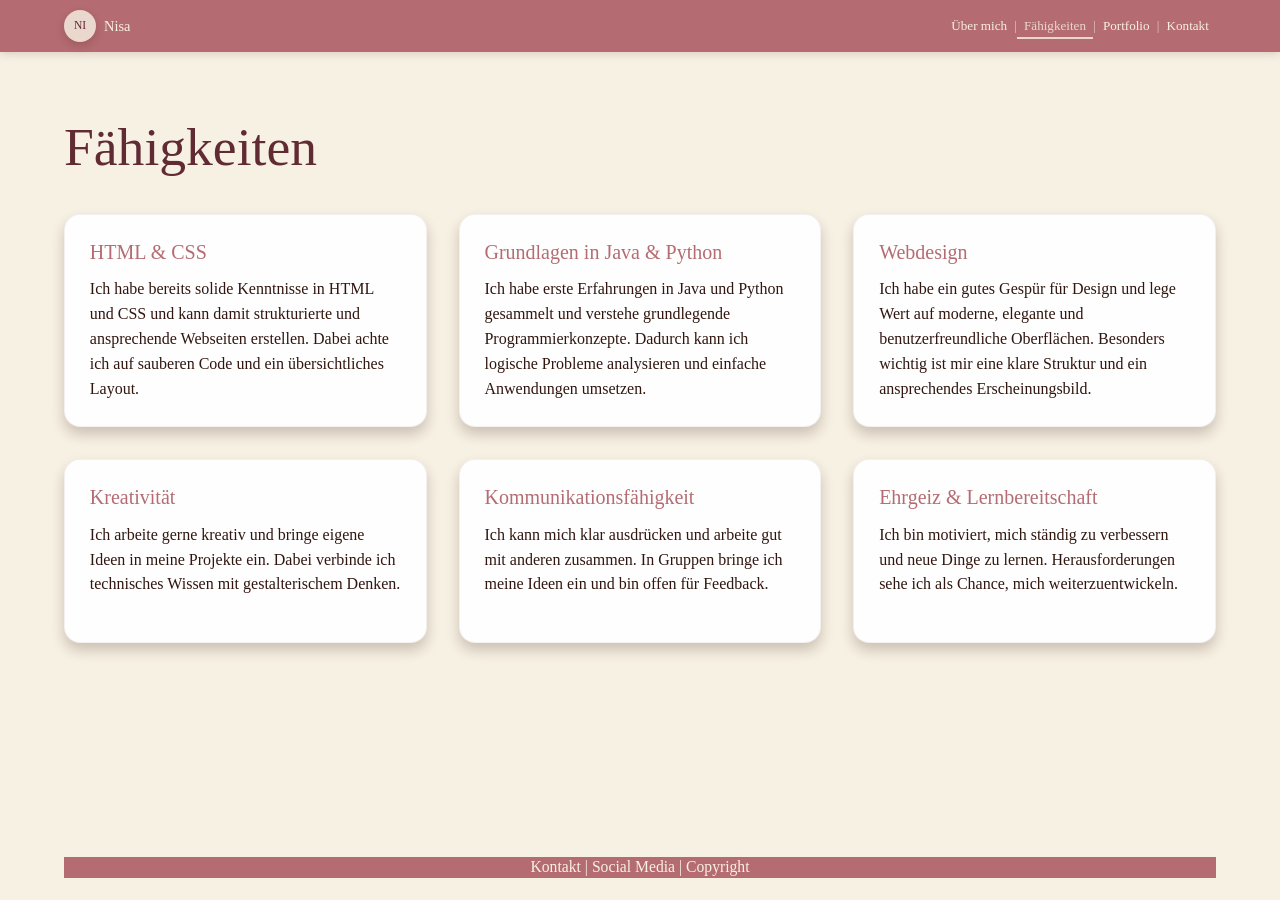
==== faehigkeiten.html @ 08f34f8e "add project" ====
<!DOCTYPE html>
<html lang="de">
<head>
  <meta charset="UTF-8">
  <meta name="viewport" content="width=device-width, initial-scale=1.0">
  <meta name="description" content="Portfolio von Nisa Islami - Fähigkeiten">
  <title>Fähigkeiten | Nisa Islami</title>
  <link rel="stylesheet" href="css/style.css">
</head>
<body>
  <!-- Fixe Hauptnavigation mit CSS-only Burger-Menü -->
  <header class="site-header">
    <nav class="navbar" aria-label="Hauptnavigation">
      <a class="brand" href="index.html" aria-label="Zur Startseite">
        <span class="brand-mark" aria-hidden="true">NI</span>
        <span class="brand-name">Nisa</span>
      </a>

      <input class="nav-checkbox" type="checkbox" id="nav-toggle" aria-label="Navigation öffnen">
      <label class="nav-burger" for="nav-toggle">
        <span></span>
        <span></span>
        <span></span>
        <span class="sr-only">Menü öffnen</span>
      </label>

      <ul class="nav-links">
        <li><a href="index.html">Über mich</a></li>
        <li><a class="active" href="faehigkeiten.html">Fähigkeiten</a></li>
        <li><a href="portfolio.html">Portfolio</a></li>
        <li><a href="kontakt.html">Kontakt</a></li>
      </ul>
    </nav>
  </header>

  <main class="site-main">
    <!-- Responsives 6er-Grid: Desktop 3, Tablet 2, Mobile 1 Spalte -->
    <section class="page-section skills-section" aria-labelledby="skills-title">
      <div class="section-shell">
        <h1 id="skills-title">Fähigkeiten</h1>

        <div class="skills-grid">
          <article class="skill-card">
            <h2>HTML & CSS</h2>
            <p>
              Ich habe bereits solide Kenntnisse in HTML und CSS und kann damit 
              strukturierte und ansprechende Webseiten erstellen. Dabei achte ich 
              auf sauberen Code und ein übersichtliches Layout.
            </p>
          </article>

          <article class="skill-card">
            <h2>Grundlagen in Java & Python</h2>
            <p>  
              Ich habe erste Erfahrungen in Java und Python gesammelt und verstehe 
              grundlegende Programmierkonzepte. Dadurch kann ich logische Probleme 
              analysieren und einfache Anwendungen umsetzen.
            </p>
          </article>

          <article class="skill-card">
            <h2>Webdesign</h2>
            <p>
              Ich habe ein gutes Gespür für Design und lege Wert auf moderne, elegante 
              und benutzerfreundliche Oberflächen. Besonders wichtig ist mir eine klare 
              Struktur und ein ansprechendes Erscheinungsbild.
            </p>
          </article>

          <article class="skill-card">
            <h2>Kreativität</h2>
            <p>
              Ich arbeite gerne kreativ und bringe eigene Ideen in meine Projekte ein. 
              Dabei verbinde ich technisches Wissen mit gestalterischem Denken.
            </p>
          </article>

          <article class="skill-card">
            <h2>Kommunikationsfähigkeit</h2>
            <p>
              Ich kann mich klar ausdrücken und arbeite gut mit anderen zusammen. 
              In Gruppen bringe ich meine Ideen ein und bin offen für Feedback.
            </p>
          </article>

          <article class="skill-card">
            <h2>Ehrgeiz & Lernbereitschaft</h2>
            <p>
              Ich bin motiviert, mich ständig zu verbessern und neue Dinge zu lernen. 
              Herausforderungen sehe ich als Chance, mich weiterzuentwickeln.
            </p>
          </article>
        </div>
      </div>
    </section>
  </main>

  <!-- Footer auf allen Unterseiten identisch -->
  <footer class="site-footer">
    <p>Kontakt | Social Media | Copyright</p>
  </footer>
</body>
</html>
---- css/style.css ----
/* =========================================================
   Basis: Farbpalette und Typografie aus dem Konzeptbild
   ========================================================= */
:root {
  --color-bg: #f7f1e3;
  --color-nav: #ead7cd;
  --color-accent: #e4c9d0;
  --color-secondary: #b46c72;
  --color-button: #612b34;
  --color-footer: #54111f;
  --color-text: #30160f;
  --color-surface: #fffefe;

  --shadow-card: 0 0.45rem 0.8rem rgba(48, 22, 15, 0.22);
  --shadow-soft: 0 1rem 2rem rgba(48, 22, 15, 0.16);

  --radius-card: 1rem;
  --radius-small: 0.45rem;
  --site-width: 72rem;
  --header-height: 3.45rem;
}

*,
*::before,
*::after {
  box-sizing: border-box;
}

html {
  scroll-behavior: smooth;
}

body {
  display: flex;
  min-height: 100vh;
  margin: 0;
  flex-direction: column;
  color: var(--color-text);
  background: var(--color-bg);
  font-family: "Kaisei Tokumin", "Yu Mincho", "Hiragino Mincho ProN", "Times New Roman", Georgia, serif;
  font-size: 1rem;
  line-height: 1.55;
  letter-spacing: 0;
}

img,
video {
  display: block;
  max-width: 100%;
}

a {
  color: inherit;
  text-decoration: none;
}

h1,
h2,
p {
  margin-top: 0;
}

h1 {
  margin-bottom: 2rem;
  color: var(--color-button);
  font-size: 2.35rem;
  font-weight: 500;
  line-height: 1.05;
}

h2 {
  margin-bottom: 0.8rem;
  color: var(--color-secondary);
  font-size: 1.25rem;
  font-weight: 500;
  line-height: 1.25;
}

p {
  margin-bottom: 1rem;
}

.sr-only {
  position: absolute;
  width: 1px;
  height: 1px;
  padding: 0;
  overflow: hidden;
  clip: rect(0, 0, 0, 0);
  white-space: nowrap;
  border: 0;
}

/* =========================================================
   Fixe Navigation mit reinem CSS-Burger
   ========================================================= */
.site-header {
  position: fixed;
  top: 0;
  left: 0;
  z-index: 20;
  width: 100%;
  background: var(--color-secondary);
  box-shadow: 0 0.12rem 0.5rem rgba(84, 17, 31, 0.16);
}

.navbar {
  position: relative;
  display: flex;
  width: min(100% - 1.5rem, var(--site-width));
  min-height: var(--header-height);
  margin: 0 auto;
  align-items: center;
  justify-content: space-between;
  gap: 1rem;
}

.brand {
  display: inline-flex;
  align-items: center;
  gap: 0.5rem;
  color: var(--color-bg);
  font-size: 0.9rem;
  font-weight: 500;
}

.brand-mark {
  display: grid;
  width: 2rem;
  height: 2rem;
  place-items: center;
  color: var(--color-button);
  background: var(--color-nav);
  border-radius: 50%;
  box-shadow: 0 0.2rem 0.55rem rgba(84, 17, 31, 0.22);
  font-size: 0.72rem;
}

.brand-name {
  line-height: 1;
}

.nav-checkbox {
  position: absolute;
  opacity: 0;
  pointer-events: none;
}

.nav-burger {
  display: flex;
  width: 2.55rem;
  height: 2.55rem;
  flex-direction: column;
  align-items: center;
  justify-content: center;
  gap: 0.32rem;
  cursor: pointer;
}

.nav-burger span:not(.sr-only) {
  display: block;
  width: 1.45rem;
  height: 0.12rem;
  background: var(--color-bg);
  border-radius: 999rem;
  transition: transform 0.25s ease, opacity 0.25s ease;
}

.nav-links {
  position: absolute;
  top: calc(100% + 0.05rem);
  right: 0;
  left: 0;
  display: grid;
  max-height: 0;
  margin: 0;
  padding: 0;
  overflow: hidden;
  list-style: none;
  background: var(--color-nav);
  border-radius: 0 0 var(--radius-card) var(--radius-card);
  box-shadow: var(--shadow-card);
  transition: max-height 0.3s ease, padding 0.3s ease;
}

.nav-links a {
  display: block;
  padding: 0.78rem 1rem;
  color: var(--color-text);
  font-size: 0.95rem;
  line-height: 1.2;
  transition: color 0.2s ease, background-color 0.2s ease;
}

.nav-links a:hover,
.nav-links a:focus-visible,
.nav-links a.active {
  color: var(--color-button);
  background: rgba(228, 201, 208, 0.7);
}

.nav-checkbox:checked ~ .nav-links {
  max-height: 18rem;
  padding: 0.45rem 0 0.65rem;
}

.nav-checkbox:checked + .nav-burger span:nth-child(1) {
  transform: translateY(0.62rem) rotate(45deg);
}

.nav-checkbox:checked + .nav-burger span:nth-child(2) {
  opacity: 0;
}

.nav-checkbox:checked + .nav-burger span:nth-child(3) {
  transform: translateY(-0.62rem) rotate(-45deg);
}

/* =========================================================
   Gemeinsames Seitenlayout
   ========================================================= */
.site-main {
  flex: 1;
  padding-top: var(--header-height);
}

.page-section {
  padding: clamp(2.6rem, 7vw, 4.8rem) 0 clamp(3.3rem, 8vw, 5.2rem);
}

.section-shell {
  width: min(100% - 2rem, var(--site-width));
  margin: 0 auto;
}

.page-subtitle {
  margin-top: -1.45rem;
  margin-bottom: 2rem;
  color: var(--color-button);
  font-size: 0.95rem;
}

.page-heading {
  max-width: 43rem;
  margin-bottom: clamp(2rem, 5vw, 3rem);
}

.page-heading h1 {
  margin-bottom: 0.8rem;
}

.page-heading p:last-child {
  margin-bottom: 0;
  color: rgba(48, 22, 15, 0.82);
  font-size: 1.04rem;
}

.section-kicker {
  margin-bottom: 0.45rem;
  color: var(--color-secondary);
  font-size: 0.86rem;
  font-weight: 600;
  letter-spacing: 0;
}

/* =========================================================
   Über mich
   ========================================================= */
.about-grid,
.contact-grid {
  display: grid;
  grid-template-columns: minmax(0, 1fr);
  gap: 2rem;
  align-items: center;
}

.about-copy,
.contact-form,
.info-card,
.skill-card,
.project-card {
  min-width: 0;
}

.profile-frame,
.contact-visual {
  margin: 0;
}

.profile-frame img {
  width: min(100%, 22rem);
  aspect-ratio: 1;
  object-fit: cover;
  background: var(--color-nav);
  border-radius: var(--radius-small);
  box-shadow: 0 0.35rem 0.75rem rgba(48, 22, 15, 0.12);
}

.about-copy {
  max-width: 44rem;
  font-size: 1.08rem;
  overflow-wrap: break-word;
  hyphens: auto;
}

.about-copy p:last-child {
  margin-bottom: 0;
}

.info-grid,
.skills-grid,
.portfolio-grid {
  display: grid;
  gap: 1.6rem;
}

.info-grid {
  margin-top: 3rem;
}

.info-card,
.skill-card,
.project-card,
.contact-form {
  background: var(--color-surface);
  border: 0.06rem solid rgba(48, 22, 15, 0.06);
  border-radius: var(--radius-card);
  box-shadow: var(--shadow-card);
}

.info-card {
  padding: 1.8rem;
}

.info-card p,
.skill-card p,
.project-card p {
  margin-bottom: 0;
}

.info-card p {
  color: var(--color-button);
}

/* =========================================================
   Fähigkeiten
   ========================================================= */
.skills-grid {
  grid-template-columns: 1fr;
}

.skill-card {
  min-height: 11.5rem;
  padding: 1.55rem;
  transition: transform 0.22s ease, box-shadow 0.22s ease;
}

.skill-card:hover,
.skill-card:focus-within {
  transform: translateY(-0.25rem);
  box-shadow: var(--shadow-soft);
}

/* =========================================================
   Portfolio und Video
   ========================================================= */
.portfolio-grid {
  margin-top: 1rem;
}

.project-card {
  display: flex;
  flex-direction: column;
  overflow: hidden;
  transition: transform 0.25s ease, box-shadow 0.25s ease;
}

.project-card:hover,
.project-card:focus-within {
  transform: translateY(-0.35rem);
  box-shadow: var(--shadow-soft);
}

.project-card img {
  width: 100%;
  aspect-ratio: 16 / 10;
  object-fit: cover;
  background: var(--color-nav);
}

.project-content {
  display: flex;
  flex: 1;
  flex-direction: column;
  padding: 1.35rem;
}

.project-content h2 {
  margin-bottom: 0.55rem;
}

.project-content p {
  color: rgba(48, 22, 15, 0.84);
}

.portfolio-grid-modern {
  align-items: stretch;
  gap: clamp(1.5rem, 4vw, 2.4rem);
  margin-top: 0;
}

.project-card-modern {
  background: rgba(255, 254, 254, 0.94);
  border: 0.06rem solid rgba(97, 43, 52, 0.1);
  box-shadow: 0 0.8rem 1.6rem rgba(48, 22, 15, 0.12);
}

.project-image-link {
  display: grid;
  aspect-ratio: 16 / 10;
  padding: 0.85rem;
  place-items: center;
  overflow: hidden;
  background: linear-gradient(135deg, rgba(234, 215, 205, 0.9), rgba(247, 241, 227, 0.95));
}

.project-card-modern .project-image {
  aspect-ratio: auto;
  object-fit: contain;
  border-radius: 0.65rem;
  background: transparent;
  transition: transform 0.28s ease;
}

.project-card-modern .project-image:not(.project-image-portrait) {
  width: 100%;
  height: auto;
  max-height: 100%;
}

.project-card-modern .project-image-portrait {
  width: 42%;
  height: auto;
  max-width: 100%;
}

.project-card-modern:hover .project-image,
.project-card-modern:focus-within .project-image {
  transform: scale(1.018);
}

.project-meta {
  display: flex;
  flex-wrap: wrap;
  gap: 0.45rem;
  margin-bottom: 0.8rem;
}

.project-meta span {
  padding: 0.26rem 0.62rem;
  color: var(--color-button);
  background: rgba(228, 201, 208, 0.48);
  border-radius: 999rem;
  font-size: 0.78rem;
  line-height: 1.2;
}

.project-button {
  width: fit-content;
  min-height: 2.55rem;
  margin-top: 1.15rem;
  padding-inline: 1.25rem;
  font-size: 0.95rem;
}

.media-section {
  display: grid;
  gap: 1.35rem;
  margin-top: 3.2rem;
  align-items: center;
}

.media-copy .page-subtitle {
  margin-top: 0;
  margin-bottom: 0.4rem;
}

.portfolio-video {
  width: 100%;
  overflow: hidden;
  background: var(--color-nav);
  border: 0.08rem solid rgba(48, 22, 15, 0.1);
  border-radius: var(--radius-card);
  box-shadow: var(--shadow-card);
}

/* =========================================================
   Kontaktformular
   ========================================================= */
.contact-section {
  min-height: calc(100vh - var(--header-height));
  background: var(--color-bg);
}

.contact-section .page-heading h1 {
  color: var(--color-button);
}

.contact-section .page-heading p:last-child {
  color: rgba(48, 22, 15, 0.82);
}

.contact-section .section-kicker {
  color: var(--color-secondary);
}

.contact-layout {
  display: grid;
  gap: clamp(1.4rem, 4vw, 2.6rem);
  align-items: start;
}

.contact-layout-single {
  max-width: 56rem;
  margin-inline: auto;
}

.contact-layout-two-column {
  align-items: center;
}

.contact-video-panel {
  width: min(100%, 20rem);
  margin: 0 auto;
  overflow: hidden;
  background: rgba(255, 254, 254, 0.76);
  border: 0.06rem solid rgba(97, 43, 52, 0.1);
  border-radius: var(--radius-card);
  box-shadow: 0 1rem 2rem rgba(48, 22, 15, 0.13);
}

.contact-side-video {
  width: 100%;
  aspect-ratio: 3 / 5;
  object-fit: cover;
  background: var(--color-nav);
}

.contact-media-card {
  display: grid;
  gap: 1.2rem;
  min-width: 0;
  padding: clamp(1.3rem, 3vw, 2rem);
  background: rgba(255, 254, 254, 0.83);
  border: 0.06rem solid rgba(255, 254, 254, 0.28);
  border-radius: var(--radius-card);
  box-shadow: 0 1rem 2rem rgba(48, 22, 15, 0.26);
  backdrop-filter: blur(0.55rem);
}

.contact-media-frame {
  aspect-ratio: 4 / 3;
  overflow: hidden;
  background: var(--color-nav);
  border-radius: calc(var(--radius-card) - 0.25rem);
}

.contact-video {
  width: 100%;
  height: 100%;
  object-fit: contain;
  background: var(--color-nav);
}

.contact-details {
  padding: 0.35rem 0.25rem 0.1rem;
}

.contact-details h2 {
  margin-bottom: 0.8rem;
}

.contact-details ul {
  display: grid;
  gap: 0.7rem;
  margin: 0;
  padding: 0;
  list-style: none;
}

.contact-details li {
  display: flex;
  justify-content: space-between;
  gap: 1rem;
  padding-bottom: 0.7rem;
  border-bottom: 0.06rem solid rgba(97, 43, 52, 0.14);
}

.contact-details span {
  color: var(--color-secondary);
  font-size: 0.86rem;
}

.contact-details strong {
  color: var(--color-button);
  font-size: 0.92rem;
  font-weight: 500;
  text-align: right;
}

.contact-visual img {
  width: min(100%, 20rem);
  margin-inline: auto;
  border-radius: var(--radius-card);
  box-shadow: var(--shadow-soft);
}

.contact-form {
  padding: 1.6rem;
}

.contact-form-modern {
  background: rgba(255, 254, 254, 0.94);
  border: 0.06rem solid rgba(255, 254, 254, 0.32);
  box-shadow: 0 1rem 2rem rgba(48, 22, 15, 0.28);
  backdrop-filter: blur(0.55rem);
}

.form-heading {
  margin-bottom: clamp(1.4rem, 3vw, 2.2rem);
}

.form-heading h2 {
  margin-bottom: 0;
  color: var(--color-text);
  font-size: clamp(1.55rem, 3vw, 2rem);
  line-height: 1.1;
}

.contact-intro-grid {
  display: grid;
  gap: 1.55rem 2rem;
  margin-bottom: clamp(1.6rem, 4vw, 2.3rem);
}

.contact-info-group h3 {
  margin: 0 0 0.22rem;
  color: var(--color-button);
  font-size: clamp(1.45rem, 3vw, 1.9rem);
  font-weight: 500;
  line-height: 1.08;
}

.contact-info-group p,
.contact-info-group address {
  margin: 0;
  color: var(--color-text);
  font-size: clamp(1.05rem, 2vw, 1.28rem);
  font-style: normal;
  line-height: 1.32;
}

.contact-address {
  align-self: start;
}

.form-grid {
  display: none;
}

.form-row {
  display: grid;
  gap: 0.35rem;
  margin-bottom: 1.3rem;
}

.form-row label {
  color: var(--color-button);
  font-size: 0.95rem;
}

.form-row input,
.form-row textarea {
  width: 100%;
  padding: 0.65rem 0;
  color: var(--color-text);
  background: transparent;
  border: 0;
  border-bottom: 0.1rem solid rgba(97, 43, 52, 0.42);
  border-radius: 0;
  font: inherit;
}

.form-row textarea {
  min-height: 8.5rem;
  resize: vertical;
}

.form-row-message {
  position: relative;
  margin-top: 0.3rem;
  padding: 0.75rem 0.9rem 0.95rem;
  background: var(--color-accent);
  border-radius: var(--radius-card);
}

.form-row-message label {
  color: var(--color-text);
}

.form-row-message textarea {
  height: 7.2rem;
  min-height: 7.2rem;
  padding-bottom: 2.2rem;
  border-bottom: 0;
}

.form-row-message textarea:focus {
  border-bottom-color: transparent;
}

.form-row input:focus,
.form-row textarea:focus {
  border-bottom-color: var(--color-button);
  outline: none;
}

.button {
  display: inline-flex;
  min-height: 2.8rem;
  padding: 0.7rem 1.55rem;
  align-items: center;
  justify-content: center;
  color: var(--color-bg);
  background: var(--color-button);
  border: 0;
  border-radius: 999rem;
  font: inherit;
  cursor: pointer;
  transition: background-color 0.2s ease, transform 0.2s ease;
}

.button:hover,
.button:focus-visible {
  background: var(--color-footer);
  transform: translateY(-0.12rem);
}

.button-secondary {
  color: var(--color-button);
  background: rgba(228, 201, 208, 0.55);
  box-shadow: inset 0 0 0 0.08rem rgba(97, 43, 52, 0.18);
}

.button-secondary:hover,
.button-secondary:focus-visible {
  color: var(--color-bg);
  background: var(--color-button);
}

.form-button {
  min-width: 0;
}

.contact-form-modern .form-button {
  position: absolute;
  right: 0.9rem;
  bottom: 0.75rem;
  min-height: 1.5rem;
  margin: 0;
  padding: 0.28rem 0.5rem;
  border-radius: 0.35rem;
  font-size: 0.72rem;
}

/* =========================================================
   Footer
   ========================================================= */
.site-footer {
  display: grid;
  place-items: center;
  padding: 1.2rem 1rem 1.35rem;
  color: var(--color-bg);
  background: var(--color-bg);
  text-align: center;
}

.site-footer p {
  display: grid;
  width: min(100%, var(--site-width));
  min-height: 1.35rem;
  margin: 0;
  place-items: center;
  color: var(--color-bg);
  background: var(--color-secondary);
  font-size: 0.98rem;
  line-height: 1.2;
}

/* =========================================================
   Tablet
   ========================================================= */
@media (min-width: 42rem) {
  h1 {
    font-size: 2.85rem;
  }

  .info-grid,
  .portfolio-grid {
    grid-template-columns: repeat(2, minmax(0, 1fr));
  }

  .skills-grid {
    grid-template-columns: repeat(2, minmax(0, 1fr));
  }

  .contact-intro-grid {
    grid-template-columns: minmax(0, 1fr) minmax(11rem, 1fr);
    grid-template-areas:
      "name address"
      "email address";
  }

  .contact-info-group:first-child {
    grid-area: name;
  }

  .contact-address {
    grid-area: address;
  }

  .contact-info-group:last-child {
    grid-area: email;
  }

  .contact-form,
  .info-card {
    padding: 2rem;
  }
}

/* =========================================================
   Desktop
   ========================================================= */
@media (min-width: 58rem) {
  :root {
    --header-height: 3.25rem;
  }

  h1 {
    margin-bottom: 2.4rem;
    font-size: 3.35rem;
  }

  .nav-burger {
    display: none;
  }

  .nav-links {
    position: static;
    display: flex;
    max-height: none;
    overflow: visible;
    align-items: center;
    gap: 0;
    background: transparent;
    border-radius: 0;
    box-shadow: none;
  }

  .nav-links li {
    display: flex;
    align-items: center;
  }

  .nav-links li + li::before {
    content: "|";
    color: rgba(247, 241, 227, 0.7);
    font-size: 0.82rem;
  }

  .nav-links a {
    padding: 0.35rem 0.45rem;
    color: var(--color-bg);
    background: transparent;
    border-radius: 0;
    font-size: 0.82rem;
  }

  .nav-links a:hover,
  .nav-links a:focus-visible,
  .nav-links a.active {
    color: var(--color-nav);
    background: transparent;
    box-shadow: inset 0 -0.12rem 0 var(--color-nav);
  }

  .page-section {
    padding-top: 4.2rem;
  }

  .about-grid {
    grid-template-columns: minmax(15rem, 22rem) minmax(0, 1fr);
    gap: 4rem;
  }

  .profile-frame img {
    width: 100%;
  }

  .info-grid {
    gap: 4rem;
    margin-top: 4rem;
  }

  .skills-grid {
    grid-template-columns: repeat(3, minmax(0, 1fr));
    gap: 2rem;
  }

  .portfolio-grid {
    gap: 3rem;
  }

  .portfolio-grid-modern {
    gap: 2.4rem;
  }

  .media-section {
    grid-template-columns: minmax(12rem, 0.55fr) minmax(0, 1.45fr);
    gap: 2rem;
  }

  .contact-grid {
    grid-template-columns: minmax(14rem, 0.75fr) minmax(0, 1.45fr);
    gap: 3.2rem;
  }

  .contact-layout:not(.contact-layout-single) {
    grid-template-columns: minmax(17rem, 0.86fr) minmax(0, 1.14fr);
  }

  .contact-visual img {
    width: 100%;
  }

  .contact-form {
    padding: 2.25rem;
  }
}

/* =========================================================
   Bewegungen reduzieren, wenn das System es wünscht
   ========================================================= */
@media (prefers-reduced-motion: reduce) {
  *,
  *::before,
  *::after {
    scroll-behavior: auto !important;
    transition-duration: 0.01ms !important;
    animation-duration: 0.01ms !important;
    animation-iteration-count: 1 !important;
  }
}
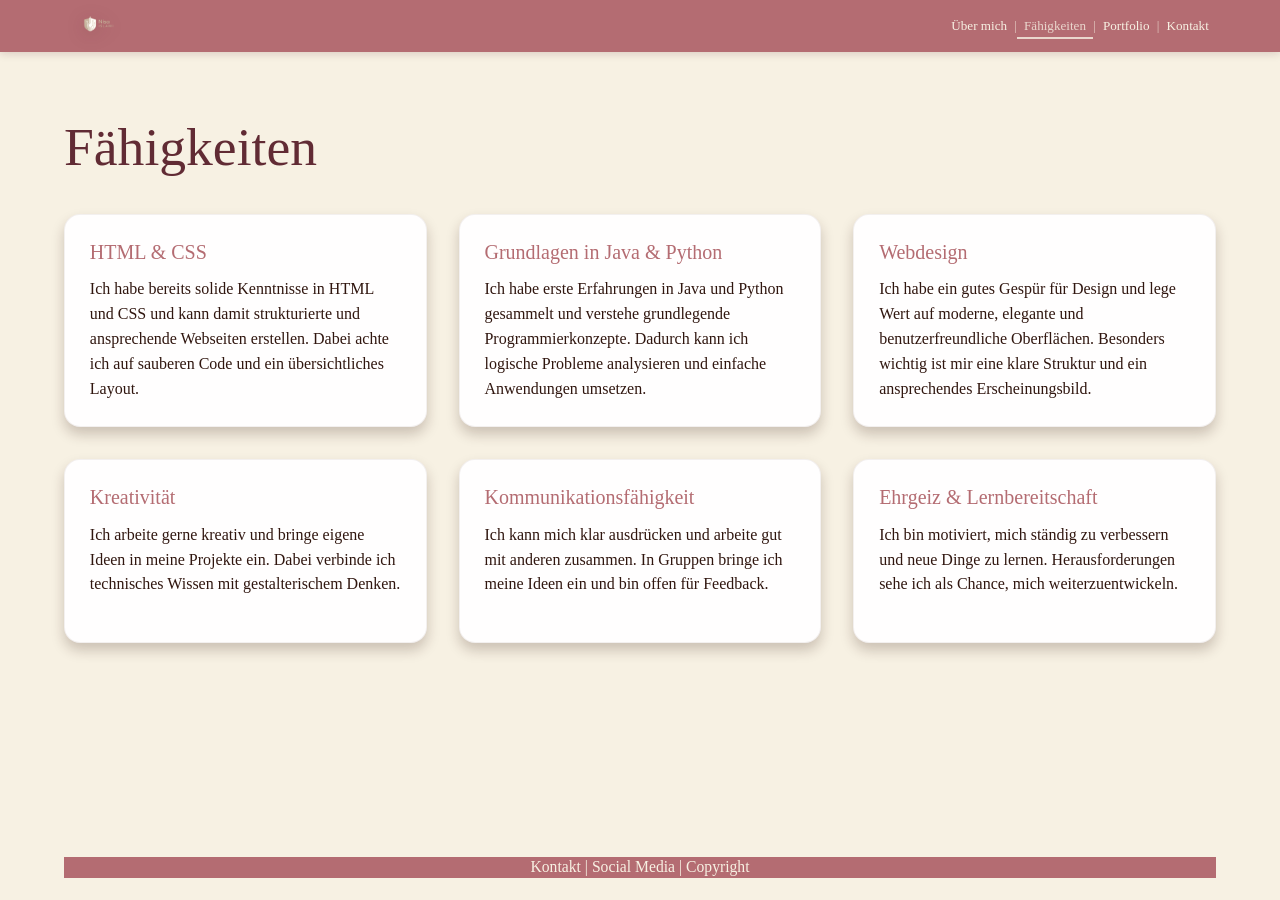
==== commit c36c8871: "add logo" ====
--- a/faehigkeiten.html
+++ b/faehigkeiten.html
@@ -12,8 +12,7 @@
   <header class="site-header">
     <nav class="navbar" aria-label="Hauptnavigation">
       <a class="brand" href="index.html" aria-label="Zur Startseite">
-        <span class="brand-mark" aria-hidden="true">NI</span>
-        <span class="brand-name">Nisa</span>
+        <img class="brand-logo" src="images/logo.png" alt="Nisa Islami Logo" width="1536" height="1024">
       </a>
 
       <input class="nav-checkbox" type="checkbox" id="nav-toggle" aria-label="Navigation öffnen">
--- a/css/style.css
+++ b/css/style.css
@@ -117,27 +117,19 @@
 
 .brand {
   display: inline-flex;
+  flex: 0 0 auto;
   align-items: center;
-  gap: 0.5rem;
   color: var(--color-bg);
   font-size: 0.9rem;
   font-weight: 500;
 }
 
-.brand-mark {
-  display: grid;
-  width: 2rem;
-  height: 2rem;
-  place-items: center;
-  color: var(--color-button);
-  background: var(--color-nav);
-  border-radius: 50%;
-  box-shadow: 0 0.2rem 0.55rem rgba(84, 17, 31, 0.22);
-  font-size: 0.72rem;
-}
-
-.brand-name {
-  line-height: 1;
+.brand-logo {
+  width: auto;
+  height: clamp(2.55rem, calc(var(--header-height) - 0.2rem), 3.15rem);
+  max-width: min(12rem, 46vw);
+  object-fit: contain;
+  filter: drop-shadow(0 0.2rem 0.55rem rgba(84, 17, 31, 0.22));
 }
 
 .nav-checkbox {
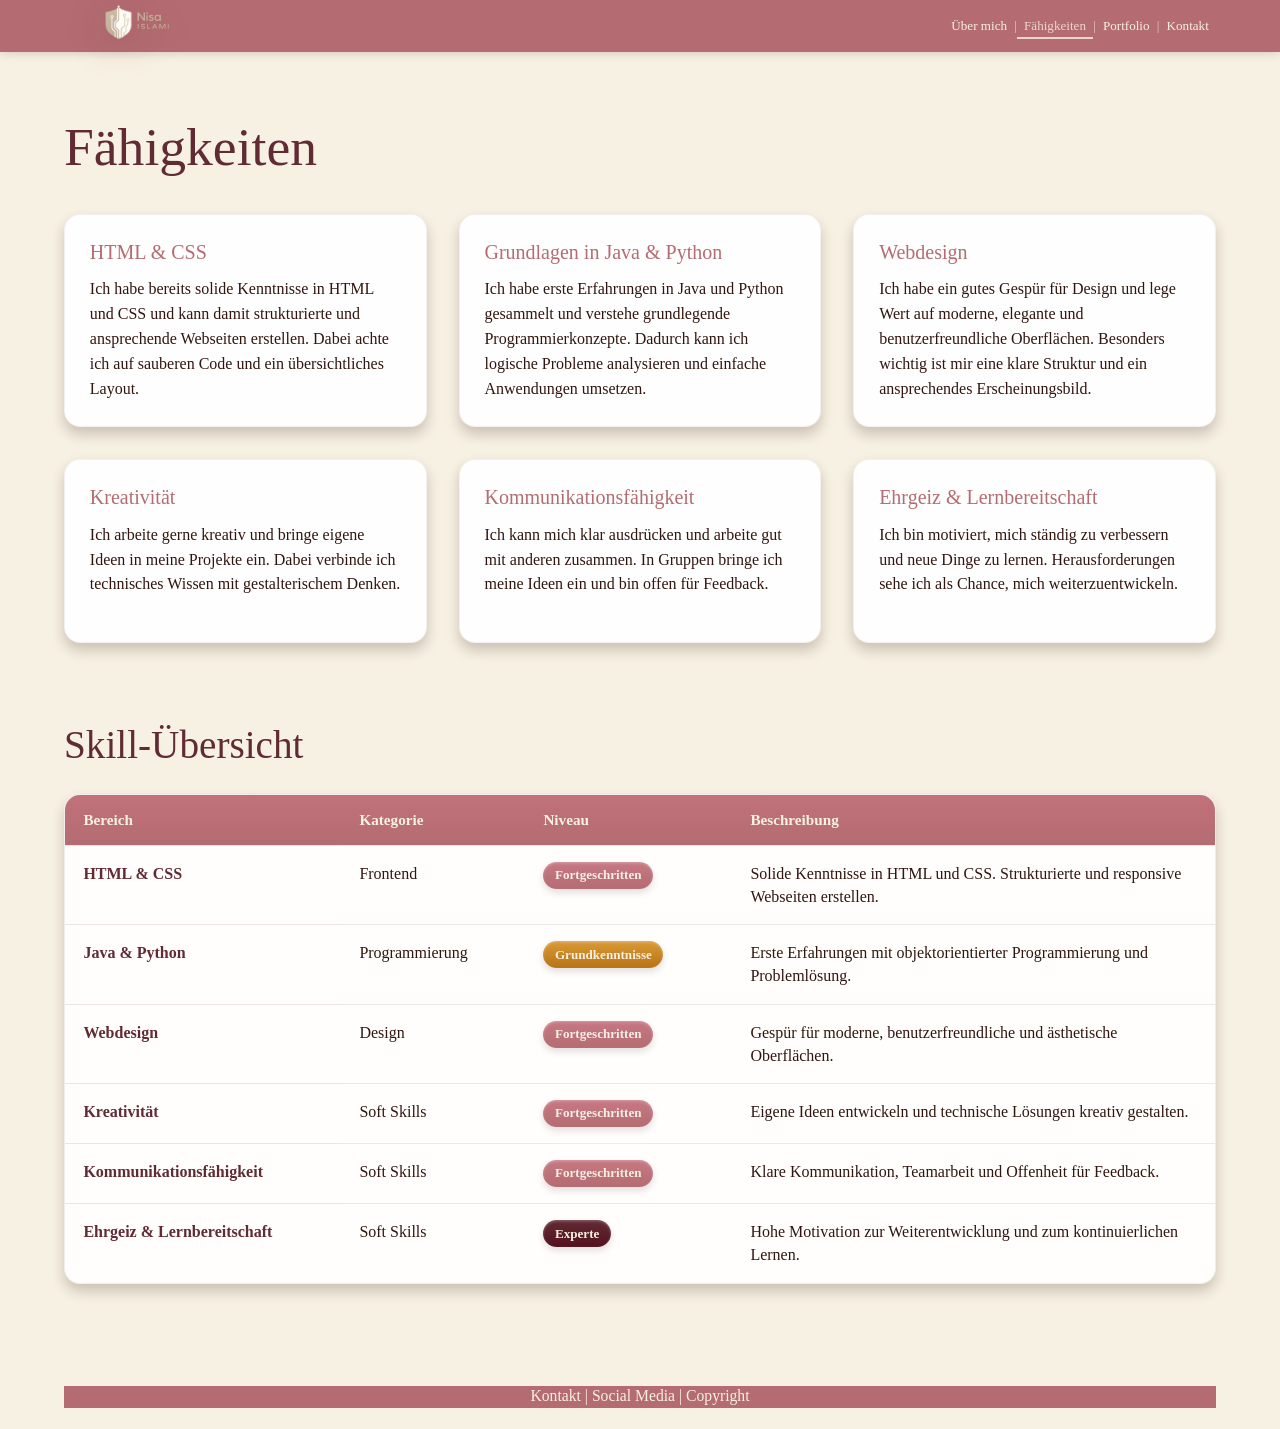
==== commit c6551bfd: "add table" ====
--- a/faehigkeiten.html
+++ b/faehigkeiten.html
@@ -90,6 +90,73 @@
             </p>
           </article>
         </div>
+
+        <section class="skill-overview" aria-labelledby="skill-overview-title">
+          <h2 id="skill-overview-title">Skill-Übersicht</h2>
+
+          <div class="skill-matrix">
+            <table class="skill-table">
+              <thead>
+                <tr>
+                  <th scope="col">Bereich</th>
+                  <th scope="col">Kategorie</th>
+                  <th scope="col">Niveau</th>
+                  <th scope="col">Beschreibung</th>
+                </tr>
+              </thead>
+              <tbody>
+                <tr>
+                  <td data-label="Bereich">HTML &amp; CSS</td>
+                  <td data-label="Kategorie">Frontend</td>
+                  <td data-label="Niveau">
+                    <span class="skill-level-badge skill-level-badge-advanced">Fortgeschritten</span>
+                  </td>
+                  <td data-label="Beschreibung">Solide Kenntnisse in HTML und CSS. Strukturierte und responsive Webseiten erstellen.</td>
+                </tr>
+                <tr>
+                  <td data-label="Bereich">Java &amp; Python</td>
+                  <td data-label="Kategorie">Programmierung</td>
+                  <td data-label="Niveau">
+                    <span class="skill-level-badge skill-level-badge-basic">Grundkenntnisse</span>
+                  </td>
+                  <td data-label="Beschreibung">Erste Erfahrungen mit objektorientierter Programmierung und Problemlösung.</td>
+                </tr>
+                <tr>
+                  <td data-label="Bereich">Webdesign</td>
+                  <td data-label="Kategorie">Design</td>
+                  <td data-label="Niveau">
+                    <span class="skill-level-badge skill-level-badge-advanced">Fortgeschritten</span>
+                  </td>
+                  <td data-label="Beschreibung">Gespür für moderne, benutzerfreundliche und ästhetische Oberflächen.</td>
+                </tr>
+                <tr>
+                  <td data-label="Bereich">Kreativität</td>
+                  <td data-label="Kategorie">Soft Skills</td>
+                  <td data-label="Niveau">
+                    <span class="skill-level-badge skill-level-badge-advanced">Fortgeschritten</span>
+                  </td>
+                  <td data-label="Beschreibung">Eigene Ideen entwickeln und technische Lösungen kreativ gestalten.</td>
+                </tr>
+                <tr>
+                  <td data-label="Bereich">Kommunikationsfähigkeit</td>
+                  <td data-label="Kategorie">Soft Skills</td>
+                  <td data-label="Niveau">
+                    <span class="skill-level-badge skill-level-badge-advanced">Fortgeschritten</span>
+                  </td>
+                  <td data-label="Beschreibung">Klare Kommunikation, Teamarbeit und Offenheit für Feedback.</td>
+                </tr>
+                <tr>
+                  <td data-label="Bereich">Ehrgeiz &amp; Lernbereitschaft</td>
+                  <td data-label="Kategorie">Soft Skills</td>
+                  <td data-label="Niveau">
+                    <span class="skill-level-badge skill-level-badge-expert">Experte</span>
+                  </td>
+                  <td data-label="Beschreibung">Hohe Motivation zur Weiterentwicklung und zum kontinuierlichen Lernen.</td>
+                </tr>
+              </tbody>
+            </table>
+          </div>
+        </section>
       </div>
     </section>
   </main>
--- a/css/style.css
+++ b/css/style.css
@@ -129,6 +129,8 @@
   height: clamp(2.55rem, calc(var(--header-height) - 0.2rem), 3.15rem);
   max-width: min(12rem, 46vw);
   object-fit: contain;
+  transform: translateX(-0.18rem) scale(2.2);
+  transform-origin: left center;
   filter: drop-shadow(0 0.2rem 0.55rem rgba(84, 17, 31, 0.22));
 }
 
@@ -351,6 +353,192 @@
 .skill-card:focus-within {
   transform: translateY(-0.25rem);
   box-shadow: var(--shadow-soft);
+}
+
+.skill-overview {
+  margin-top: clamp(3rem, 7vw, 5rem);
+}
+
+.skill-overview h2 {
+  margin-bottom: clamp(1.2rem, 3vw, 1.7rem);
+  color: var(--color-button);
+  font-size: clamp(1.75rem, 4vw, 2.45rem);
+  font-weight: 500;
+  line-height: 1.1;
+}
+
+.skill-matrix {
+  overflow: visible;
+}
+
+.skill-table {
+  display: block;
+  width: 100%;
+  border-collapse: collapse;
+}
+
+.skill-table thead {
+  display: none;
+}
+
+.skill-table tbody {
+  display: grid;
+  gap: 1rem;
+}
+
+.skill-table tr {
+  display: block;
+  padding: 1.1rem;
+  background: rgba(255, 254, 254, 0.96);
+  border: 0.06rem solid rgba(97, 43, 52, 0.08);
+  border-radius: var(--radius-card);
+  box-shadow: var(--shadow-card);
+  transition: transform 0.22s ease, box-shadow 0.22s ease, background-color 0.22s ease;
+}
+
+.skill-table tbody tr:hover {
+  background: rgba(255, 254, 254, 1);
+  box-shadow: var(--shadow-soft);
+  transform: translateY(-0.18rem);
+}
+
+.skill-table td {
+  display: grid;
+  grid-template-columns: minmax(7.4rem, 0.4fr) minmax(0, 1fr);
+  gap: 0.8rem;
+  padding: 0.62rem 0;
+  color: var(--color-text);
+  line-height: 1.45;
+  overflow-wrap: break-word;
+  vertical-align: top;
+}
+
+.skill-table td + td {
+  border-top: 0.06rem solid rgba(97, 43, 52, 0.1);
+}
+
+.skill-table td::before {
+  content: attr(data-label);
+  color: var(--color-secondary);
+  font-size: 0.84rem;
+  font-weight: 600;
+}
+
+.skill-table td:first-child {
+  color: var(--color-button);
+  font-weight: 600;
+}
+
+.skill-level-badge {
+  display: inline-flex;
+  width: fit-content;
+  min-height: 1.7rem;
+  padding: 0.32rem 0.72rem;
+  align-items: center;
+  justify-content: center;
+  color: var(--color-bg);
+  border-radius: 999rem;
+  box-shadow: inset 0 0.08rem 0.18rem rgba(255, 255, 255, 0.28), 0 0.22rem 0.45rem rgba(48, 22, 15, 0.14);
+  font-size: 0.82rem;
+  font-weight: 600;
+  line-height: 1.1;
+  white-space: nowrap;
+}
+
+.skill-level-badge-basic {
+  background: linear-gradient(180deg, #d99a35 0%, #b87316 100%);
+}
+
+.skill-level-badge-advanced {
+  background: linear-gradient(180deg, #c77882 0%, var(--color-secondary) 100%);
+}
+
+.skill-level-badge-expert {
+  background: linear-gradient(180deg, var(--color-button) 0%, var(--color-footer) 100%);
+}
+
+@media (min-width: 58rem) {
+  .skill-matrix {
+    overflow: hidden;
+    background: rgba(255, 254, 254, 0.96);
+    border: 0.06rem solid rgba(97, 43, 52, 0.08);
+    border-radius: var(--radius-card);
+    box-shadow: var(--shadow-card);
+  }
+
+  .skill-table {
+    display: table;
+    table-layout: fixed;
+  }
+
+  .skill-table thead {
+    display: table-header-group;
+    color: var(--color-bg);
+    background: linear-gradient(180deg, #c1717a 0%, var(--color-secondary) 100%);
+  }
+
+  .skill-table tbody {
+    display: table-row-group;
+  }
+
+  .skill-table tr {
+    display: table-row;
+    padding: 0;
+    background: transparent;
+    border: 0;
+    border-radius: 0;
+    box-shadow: none;
+    transform: none;
+  }
+
+  .skill-table tbody tr {
+    transition: background-color 0.22s ease;
+  }
+
+  .skill-table tbody tr:hover {
+    background: rgba(228, 201, 208, 0.24);
+    box-shadow: none;
+    transform: none;
+  }
+
+  .skill-table th,
+  .skill-table td {
+    display: table-cell;
+    padding: 1rem 1.15rem;
+    border-top: 0.06rem solid rgba(97, 43, 52, 0.12);
+    text-align: left;
+  }
+
+  .skill-table th {
+    border-top: 0;
+    font-size: 0.95rem;
+    font-weight: 600;
+    line-height: 1.2;
+  }
+
+  .skill-table td::before {
+    content: none;
+  }
+
+  .skill-table th:nth-child(1),
+  .skill-table td:nth-child(1) {
+    width: 24%;
+  }
+
+  .skill-table th:nth-child(2),
+  .skill-table td:nth-child(2) {
+    width: 16%;
+  }
+
+  .skill-table th:nth-child(3),
+  .skill-table td:nth-child(3) {
+    width: 18%;
+  }
+
+  .skill-table th:nth-child(4),
+  .skill-table td:nth-child(4) {
+    width: 42%;
+  }
 }
 
 /* =========================================================
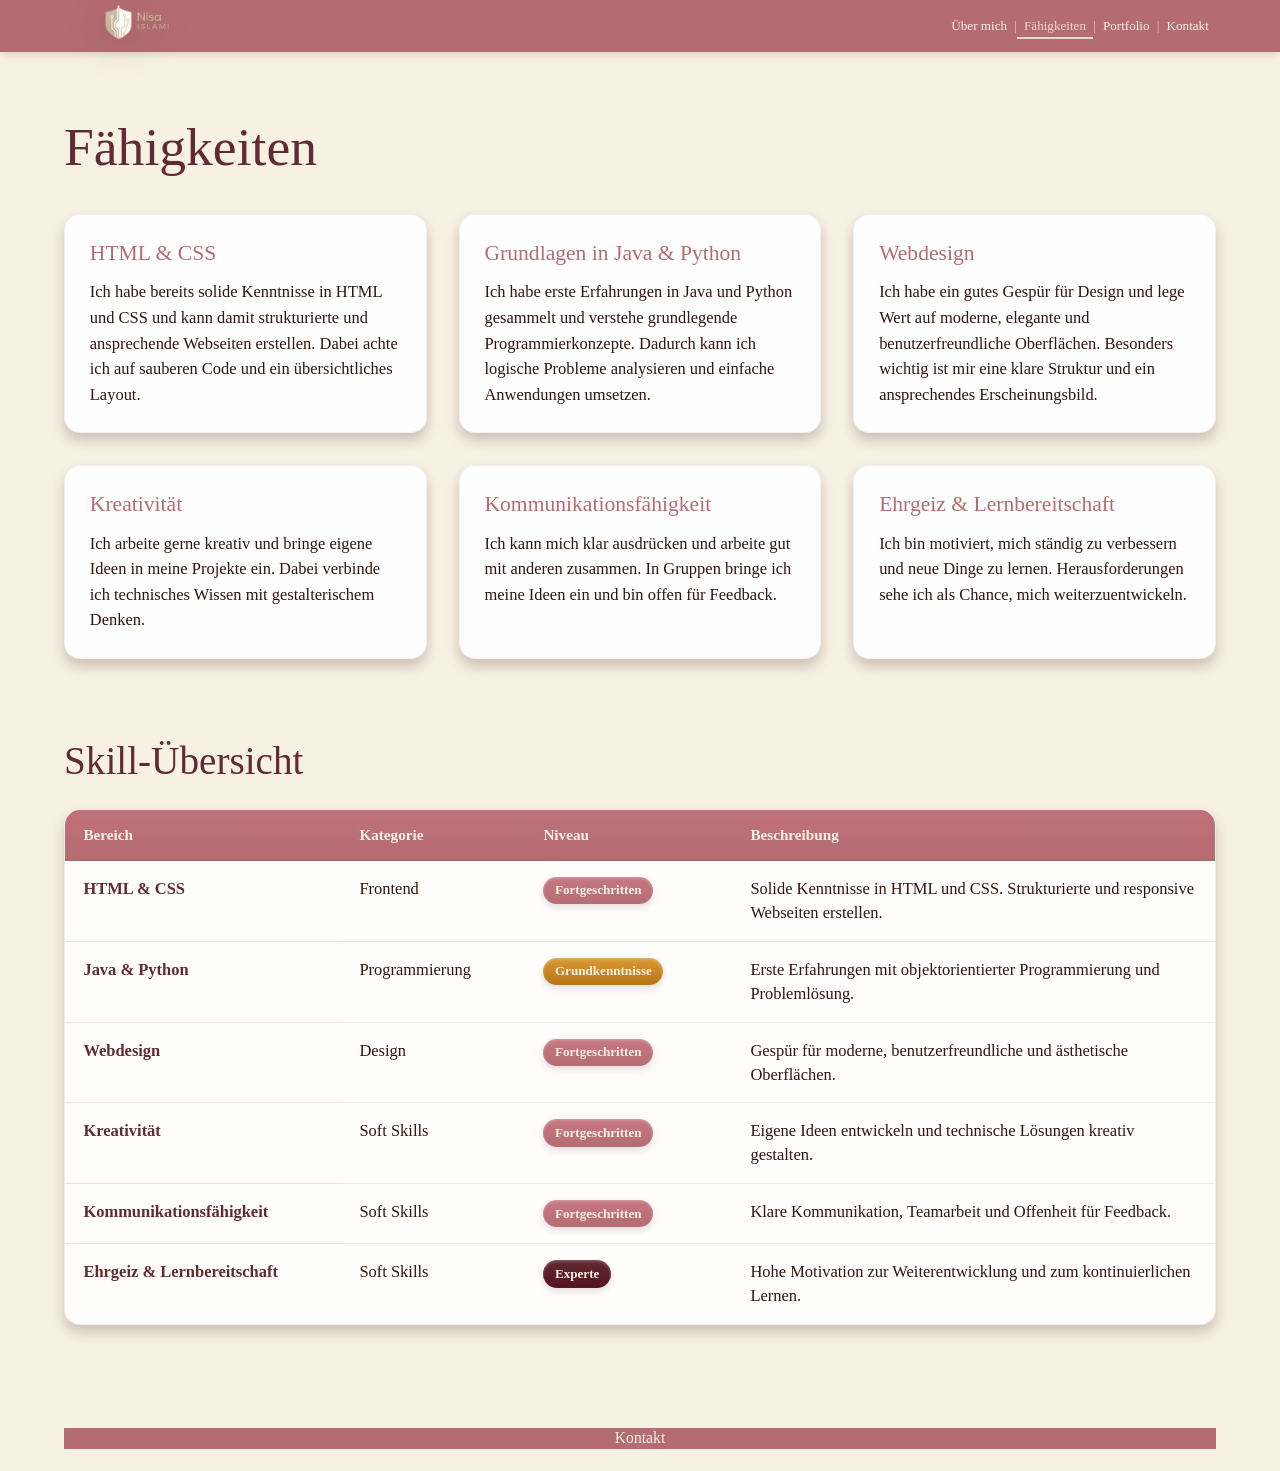
==== commit d0c008bf: "final commit" ====
--- a/faehigkeiten.html
+++ b/faehigkeiten.html
@@ -163,7 +163,7 @@
 
   <!-- Footer auf allen Unterseiten identisch -->
   <footer class="site-footer">
-    <p>Kontakt | Social Media | Copyright</p>
+    <p><a href="kontakt.html">Kontakt</a></p>
   </footer>
 </body>
 </html>
--- a/css/style.css
+++ b/css/style.css
@@ -10,12 +10,80 @@
   --color-footer: #54111f;
   --color-text: #30160f;
   --color-surface: #fffefe;
-
-  --shadow-card: 0 0.45rem 0.8rem rgba(48, 22, 15, 0.22);
-  --shadow-soft: 0 1rem 2rem rgba(48, 22, 15, 0.16);
+  --color-background: var(--color-bg);
+  --color-primary: var(--color-secondary);
+  --color-primary-dark: var(--color-button);
+  --color-primary-deep: var(--color-footer);
+  --color-text-muted: rgba(48, 22, 15, 0.82);
+  --color-text-soft: rgba(48, 22, 15, 0.84);
+  --color-shadow: rgba(48, 22, 15, 0.22);
+  --color-shadow-soft: rgba(48, 22, 15, 0.16);
+  --color-shadow-light: rgba(48, 22, 15, 0.12);
+  --color-shadow-panel: rgba(48, 22, 15, 0.13);
+  --color-shadow-form: rgba(48, 22, 15, 0.28);
+  --color-header-shadow: rgba(84, 17, 31, 0.16);
+  --color-logo-shadow: rgba(84, 17, 31, 0.22);
+  --color-border-soft: rgba(48, 22, 15, 0.06);
+  --color-border-media: rgba(48, 22, 15, 0.1);
+  --color-primary-border-subtle: rgba(97, 43, 52, 0.08);
+  --color-primary-border-soft: rgba(97, 43, 52, 0.1);
+  --color-primary-border-quiet: rgba(97, 43, 52, 0.12);
+  --color-primary-border-faint: rgba(97, 43, 52, 0.18);
+  --color-input-border: rgba(97, 43, 52, 0.42);
+  --color-surface-card: rgba(255, 254, 254, 0.96);
+  --color-surface-card-solid: rgba(255, 254, 254, 1);
+  --color-surface-panel: rgba(255, 254, 254, 0.94);
+  --color-surface-video: rgba(255, 254, 254, 0.76);
+  --color-surface-border-strong: rgba(255, 254, 254, 0.32);
+  --color-accent-hover: rgba(228, 201, 208, 0.7);
+  --color-accent-row: rgba(228, 201, 208, 0.24);
+  --color-accent-chip: rgba(228, 201, 208, 0.48);
+  --color-accent-button: rgba(228, 201, 208, 0.55);
+  --color-nav-separator: rgba(247, 241, 227, 0.7);
+  --color-badge-highlight: rgba(255, 255, 255, 0.28);
+  --color-badge-shadow: rgba(48, 22, 15, 0.14);
+  --color-level-basic-start: #d99a35;
+  --color-level-basic-end: #b87316;
+  --color-level-advanced-start: #c77882;
+  --color-table-head-start: #c1717a;
+  --gradient-project-media: linear-gradient(135deg, rgba(234, 215, 205, 0.9), rgba(247, 241, 227, 0.95));
+  --gradient-level-basic: linear-gradient(180deg, var(--color-level-basic-start) 0%, var(--color-level-basic-end) 100%);
+  --gradient-level-advanced: linear-gradient(180deg, var(--color-level-advanced-start) 0%, var(--color-secondary) 100%);
+  --gradient-level-expert: linear-gradient(180deg, var(--color-button) 0%, var(--color-footer) 100%);
+  --gradient-table-head: linear-gradient(180deg, var(--color-table-head-start) 0%, var(--color-secondary) 100%);
+
+  --shadow-card: 0 0.45rem 0.8rem var(--color-shadow);
+  --shadow-soft: 0 1rem 2rem var(--color-shadow-soft);
+  --shadow-header: 0 0.12rem 0.5rem var(--color-header-shadow);
+  --shadow-logo: drop-shadow(0 0.2rem 0.55rem var(--color-logo-shadow));
+  --shadow-image: 0 0.35rem 0.75rem var(--color-shadow-light);
+  --shadow-project: 0 0.8rem 1.6rem var(--color-shadow-light);
+  --shadow-panel: 0 1rem 2rem var(--color-shadow-panel);
+  --shadow-form: 0 1rem 2rem var(--color-shadow-form);
+  --shadow-badge: inset 0 0.08rem 0.18rem var(--color-badge-highlight), 0 0.22rem 0.45rem var(--color-badge-shadow);
 
   --radius-card: 1rem;
   --radius-small: 0.45rem;
+  --radius-media: 0.65rem;
+  --radius-inner: calc(var(--radius-card) - 0.25rem);
+  --radius-pill: 999rem;
+  --radius-control: 0.35rem;
+  --transition-fast: 0.2s ease;
+  --transition-standard: 0.22s ease;
+  --transition-medium: 0.25s ease;
+  --transition-slow: 0.3s ease;
+  --transition-image: 0.28s ease;
+  --font-body: clamp(1rem, 0.98rem + 0.1vw, 1.03rem);
+  --font-h1: clamp(2.35rem, 5vw, 3.35rem);
+  --font-h2: clamp(1.22rem, 1.1rem + 0.5vw, 1.35rem);
+  --font-small: clamp(0.9rem, 0.86rem + 0.2vw, 0.95rem);
+  --font-kicker: clamp(0.82rem, 0.78rem + 0.18vw, 0.86rem);
+  --font-meta: clamp(0.76rem, 0.72rem + 0.18vw, 0.82rem);
+  --font-caption: clamp(0.72rem, 0.7rem + 0.18vw, 0.78rem);
+  --font-tiny: clamp(0.68rem, 0.66rem + 0.16vw, 0.72rem);
+  --font-intro: clamp(1rem, 0.95rem + 0.25vw, 1.08rem);
+  --font-copy-large: clamp(1.02rem, 0.98rem + 0.24vw, 1.1rem);
+  --font-footer: clamp(0.9rem, 0.86rem + 0.22vw, 0.98rem);
   --site-width: 72rem;
   --header-height: 3.45rem;
 }
@@ -38,7 +106,7 @@
   color: var(--color-text);
   background: var(--color-bg);
   font-family: "Kaisei Tokumin", "Yu Mincho", "Hiragino Mincho ProN", "Times New Roman", Georgia, serif;
-  font-size: 1rem;
+  font-size: var(--font-body);
   line-height: 1.55;
   letter-spacing: 0;
 }
@@ -63,7 +131,7 @@
 h1 {
   margin-bottom: 2rem;
   color: var(--color-button);
-  font-size: 2.35rem;
+  font-size: var(--font-h1);
   font-weight: 500;
   line-height: 1.05;
 }
@@ -71,7 +139,7 @@
 h2 {
   margin-bottom: 0.8rem;
   color: var(--color-secondary);
-  font-size: 1.25rem;
+  font-size: var(--font-h2);
   font-weight: 500;
   line-height: 1.25;
 }
@@ -101,7 +169,7 @@
   z-index: 20;
   width: 100%;
   background: var(--color-secondary);
-  box-shadow: 0 0.12rem 0.5rem rgba(84, 17, 31, 0.16);
+  box-shadow: var(--shadow-header);
 }
 
 .navbar {
@@ -120,7 +188,7 @@
   flex: 0 0 auto;
   align-items: center;
   color: var(--color-bg);
-  font-size: 0.9rem;
+  font-size: var(--font-small);
   font-weight: 500;
 }
 
@@ -131,7 +199,7 @@
   object-fit: contain;
   transform: translateX(-0.18rem) scale(2.2);
   transform-origin: left center;
-  filter: drop-shadow(0 0.2rem 0.55rem rgba(84, 17, 31, 0.22));
+  filter: var(--shadow-logo);
 }
 
 .nav-checkbox {
@@ -156,8 +224,8 @@
   width: 1.45rem;
   height: 0.12rem;
   background: var(--color-bg);
-  border-radius: 999rem;
-  transition: transform 0.25s ease, opacity 0.25s ease;
+  border-radius: var(--radius-pill);
+  transition: transform var(--transition-medium), opacity var(--transition-medium);
 }
 
 .nav-links {
@@ -174,23 +242,23 @@
   background: var(--color-nav);
   border-radius: 0 0 var(--radius-card) var(--radius-card);
   box-shadow: var(--shadow-card);
-  transition: max-height 0.3s ease, padding 0.3s ease;
+  transition: max-height var(--transition-slow), padding var(--transition-slow);
 }
 
 .nav-links a {
   display: block;
   padding: 0.78rem 1rem;
   color: var(--color-text);
-  font-size: 0.95rem;
+  font-size: var(--font-small);
   line-height: 1.2;
-  transition: color 0.2s ease, background-color 0.2s ease;
+  transition: color var(--transition-fast), background-color var(--transition-fast);
 }
 
 .nav-links a:hover,
 .nav-links a:focus-visible,
 .nav-links a.active {
   color: var(--color-button);
-  background: rgba(228, 201, 208, 0.7);
+  background: var(--color-accent-hover);
 }
 
 .nav-checkbox:checked ~ .nav-links {
@@ -231,7 +299,7 @@
   margin-top: -1.45rem;
   margin-bottom: 2rem;
   color: var(--color-button);
-  font-size: 0.95rem;
+  font-size: var(--font-small);
 }
 
 .page-heading {
@@ -245,14 +313,14 @@
 
 .page-heading p:last-child {
   margin-bottom: 0;
-  color: rgba(48, 22, 15, 0.82);
-  font-size: 1.04rem;
+  color: var(--color-text-muted);
+  font-size: var(--font-intro);
 }
 
 .section-kicker {
   margin-bottom: 0.45rem;
   color: var(--color-secondary);
-  font-size: 0.86rem;
+  font-size: var(--font-kicker);
   font-weight: 600;
   letter-spacing: 0;
 }
@@ -276,8 +344,7 @@
   min-width: 0;
 }
 
-.profile-frame,
-.contact-visual {
+.profile-frame {
   margin: 0;
 }
 
@@ -287,12 +354,12 @@
   object-fit: cover;
   background: var(--color-nav);
   border-radius: var(--radius-small);
-  box-shadow: 0 0.35rem 0.75rem rgba(48, 22, 15, 0.12);
+  box-shadow: var(--shadow-image);
 }
 
 .about-copy {
   max-width: 44rem;
-  font-size: 1.08rem;
+  font-size: var(--font-copy-large);
   overflow-wrap: break-word;
   hyphens: auto;
 }
@@ -317,7 +384,7 @@
 .project-card,
 .contact-form {
   background: var(--color-surface);
-  border: 0.06rem solid rgba(48, 22, 15, 0.06);
+  border: 0.06rem solid var(--color-border-soft);
   border-radius: var(--radius-card);
   box-shadow: var(--shadow-card);
 }
@@ -346,7 +413,7 @@
 .skill-card {
   min-height: 11.5rem;
   padding: 1.55rem;
-  transition: transform 0.22s ease, box-shadow 0.22s ease;
+  transition: transform var(--transition-standard), box-shadow var(--transition-standard);
 }
 
 .skill-card:hover,
@@ -389,15 +456,15 @@
 .skill-table tr {
   display: block;
   padding: 1.1rem;
-  background: rgba(255, 254, 254, 0.96);
-  border: 0.06rem solid rgba(97, 43, 52, 0.08);
+  background: var(--color-surface-card);
+  border: 0.06rem solid var(--color-primary-border-subtle);
   border-radius: var(--radius-card);
   box-shadow: var(--shadow-card);
-  transition: transform 0.22s ease, box-shadow 0.22s ease, background-color 0.22s ease;
+  transition: transform var(--transition-standard), box-shadow var(--transition-standard), background-color var(--transition-standard);
 }
 
 .skill-table tbody tr:hover {
-  background: rgba(255, 254, 254, 1);
+  background: var(--color-surface-card-solid);
   box-shadow: var(--shadow-soft);
   transform: translateY(-0.18rem);
 }
@@ -414,13 +481,13 @@
 }
 
 .skill-table td + td {
-  border-top: 0.06rem solid rgba(97, 43, 52, 0.1);
+  border-top: 0.06rem solid var(--color-primary-border-soft);
 }
 
 .skill-table td::before {
   content: attr(data-label);
   color: var(--color-secondary);
-  font-size: 0.84rem;
+  font-size: var(--font-kicker);
   font-weight: 600;
 }
 
@@ -437,31 +504,31 @@
   align-items: center;
   justify-content: center;
   color: var(--color-bg);
-  border-radius: 999rem;
-  box-shadow: inset 0 0.08rem 0.18rem rgba(255, 255, 255, 0.28), 0 0.22rem 0.45rem rgba(48, 22, 15, 0.14);
-  font-size: 0.82rem;
+  border-radius: var(--radius-pill);
+  box-shadow: var(--shadow-badge);
+  font-size: var(--font-meta);
   font-weight: 600;
   line-height: 1.1;
   white-space: nowrap;
 }
 
 .skill-level-badge-basic {
-  background: linear-gradient(180deg, #d99a35 0%, #b87316 100%);
+  background: var(--gradient-level-basic);
 }
 
 .skill-level-badge-advanced {
-  background: linear-gradient(180deg, #c77882 0%, var(--color-secondary) 100%);
+  background: var(--gradient-level-advanced);
 }
 
 .skill-level-badge-expert {
-  background: linear-gradient(180deg, var(--color-button) 0%, var(--color-footer) 100%);
+  background: var(--gradient-level-expert);
 }
 
 @media (min-width: 58rem) {
   .skill-matrix {
     overflow: hidden;
-    background: rgba(255, 254, 254, 0.96);
-    border: 0.06rem solid rgba(97, 43, 52, 0.08);
+    background: var(--color-surface-card);
+    border: 0.06rem solid var(--color-primary-border-subtle);
     border-radius: var(--radius-card);
     box-shadow: var(--shadow-card);
   }
@@ -474,7 +541,7 @@
   .skill-table thead {
     display: table-header-group;
     color: var(--color-bg);
-    background: linear-gradient(180deg, #c1717a 0%, var(--color-secondary) 100%);
+    background: var(--gradient-table-head);
   }
 
   .skill-table tbody {
@@ -492,11 +559,11 @@
   }
 
   .skill-table tbody tr {
-    transition: background-color 0.22s ease;
+    transition: background-color var(--transition-standard);
   }
 
   .skill-table tbody tr:hover {
-    background: rgba(228, 201, 208, 0.24);
+    background: var(--color-accent-row);
     box-shadow: none;
     transform: none;
   }
@@ -505,13 +572,13 @@
   .skill-table td {
     display: table-cell;
     padding: 1rem 1.15rem;
-    border-top: 0.06rem solid rgba(97, 43, 52, 0.12);
+    border-top: 0.06rem solid var(--color-primary-border-quiet);
     text-align: left;
   }
 
   .skill-table th {
     border-top: 0;
-    font-size: 0.95rem;
+    font-size: var(--font-small);
     font-weight: 600;
     line-height: 1.2;
   }
@@ -552,7 +619,7 @@
   display: flex;
   flex-direction: column;
   overflow: hidden;
-  transition: transform 0.25s ease, box-shadow 0.25s ease;
+  transition: transform var(--transition-medium), box-shadow var(--transition-medium);
 }
 
 .project-card:hover,
@@ -580,7 +647,7 @@
 }
 
 .project-content p {
-  color: rgba(48, 22, 15, 0.84);
+  color: var(--color-text-soft);
 }
 
 .portfolio-grid-modern {
@@ -590,9 +657,9 @@
 }
 
 .project-card-modern {
-  background: rgba(255, 254, 254, 0.94);
-  border: 0.06rem solid rgba(97, 43, 52, 0.1);
-  box-shadow: 0 0.8rem 1.6rem rgba(48, 22, 15, 0.12);
+  background: var(--color-surface-panel);
+  border: 0.06rem solid var(--color-primary-border-soft);
+  box-shadow: var(--shadow-project);
 }
 
 .project-image-link {
@@ -601,15 +668,15 @@
   padding: 0.85rem;
   place-items: center;
   overflow: hidden;
-  background: linear-gradient(135deg, rgba(234, 215, 205, 0.9), rgba(247, 241, 227, 0.95));
+  background: var(--gradient-project-media);
 }
 
 .project-card-modern .project-image {
   aspect-ratio: auto;
   object-fit: contain;
-  border-radius: 0.65rem;
+  border-radius: var(--radius-media);
   background: transparent;
-  transition: transform 0.28s ease;
+  transition: transform var(--transition-image);
 }
 
 .project-card-modern .project-image:not(.project-image-portrait) {
@@ -639,9 +706,9 @@
 .project-meta span {
   padding: 0.26rem 0.62rem;
   color: var(--color-button);
-  background: rgba(228, 201, 208, 0.48);
-  border-radius: 999rem;
-  font-size: 0.78rem;
+  background: var(--color-accent-chip);
+  border-radius: var(--radius-pill);
+  font-size: var(--font-caption);
   line-height: 1.2;
 }
 
@@ -650,7 +717,7 @@
   min-height: 2.55rem;
   margin-top: 1.15rem;
   padding-inline: 1.25rem;
-  font-size: 0.95rem;
+  font-size: var(--font-small);
 }
 
 .media-section {
@@ -669,7 +736,7 @@
   width: 100%;
   overflow: hidden;
   background: var(--color-nav);
-  border: 0.08rem solid rgba(48, 22, 15, 0.1);
+  border: 0.08rem solid var(--color-border-media);
   border-radius: var(--radius-card);
   box-shadow: var(--shadow-card);
 }
@@ -687,7 +754,7 @@
 }
 
 .contact-section .page-heading p:last-child {
-  color: rgba(48, 22, 15, 0.82);
+  color: var(--color-text-muted);
 }
 
 .contact-section .section-kicker {
@@ -700,109 +767,37 @@
   align-items: start;
 }
 
-.contact-layout-single {
-  max-width: 56rem;
-  margin-inline: auto;
-}
-
 .contact-layout-two-column {
   align-items: center;
 }
 
 .contact-video-panel {
+  display: flex;
   width: min(100%, 20rem);
   margin: 0 auto;
   overflow: hidden;
-  background: rgba(255, 254, 254, 0.76);
-  border: 0.06rem solid rgba(97, 43, 52, 0.1);
+  background: var(--color-surface-video);
+  border: 0.06rem solid var(--color-primary-border-soft);
   border-radius: var(--radius-card);
-  box-shadow: 0 1rem 2rem rgba(48, 22, 15, 0.13);
+  box-shadow: var(--shadow-panel);
 }
 
 .contact-side-video {
   width: 100%;
+  flex: 1;
   aspect-ratio: 3 / 5;
   object-fit: cover;
   background: var(--color-nav);
 }
 
-.contact-media-card {
-  display: grid;
-  gap: 1.2rem;
-  min-width: 0;
-  padding: clamp(1.3rem, 3vw, 2rem);
-  background: rgba(255, 254, 254, 0.83);
-  border: 0.06rem solid rgba(255, 254, 254, 0.28);
-  border-radius: var(--radius-card);
-  box-shadow: 0 1rem 2rem rgba(48, 22, 15, 0.26);
-  backdrop-filter: blur(0.55rem);
-}
-
-.contact-media-frame {
-  aspect-ratio: 4 / 3;
-  overflow: hidden;
-  background: var(--color-nav);
-  border-radius: calc(var(--radius-card) - 0.25rem);
-}
-
-.contact-video {
-  width: 100%;
-  height: 100%;
-  object-fit: contain;
-  background: var(--color-nav);
-}
-
-.contact-details {
-  padding: 0.35rem 0.25rem 0.1rem;
-}
-
-.contact-details h2 {
-  margin-bottom: 0.8rem;
-}
-
-.contact-details ul {
-  display: grid;
-  gap: 0.7rem;
-  margin: 0;
-  padding: 0;
-  list-style: none;
-}
-
-.contact-details li {
-  display: flex;
-  justify-content: space-between;
-  gap: 1rem;
-  padding-bottom: 0.7rem;
-  border-bottom: 0.06rem solid rgba(97, 43, 52, 0.14);
-}
-
-.contact-details span {
-  color: var(--color-secondary);
-  font-size: 0.86rem;
-}
-
-.contact-details strong {
-  color: var(--color-button);
-  font-size: 0.92rem;
-  font-weight: 500;
-  text-align: right;
-}
-
-.contact-visual img {
-  width: min(100%, 20rem);
-  margin-inline: auto;
-  border-radius: var(--radius-card);
-  box-shadow: var(--shadow-soft);
-}
-
 .contact-form {
   padding: 1.6rem;
 }
 
 .contact-form-modern {
-  background: rgba(255, 254, 254, 0.94);
-  border: 0.06rem solid rgba(255, 254, 254, 0.32);
-  box-shadow: 0 1rem 2rem rgba(48, 22, 15, 0.28);
+  background: var(--color-surface-panel);
+  border: 0.06rem solid var(--color-surface-border-strong);
+  box-shadow: var(--shadow-form);
   backdrop-filter: blur(0.55rem);
 }
 
@@ -844,8 +839,80 @@
   align-self: start;
 }
 
+.social-panel {
+  margin-bottom: clamp(1.3rem, 3vw, 1.8rem);
+  padding: clamp(0.95rem, 2vw, 1.2rem);
+  background: var(--color-accent-button);
+  border: 0.06rem solid var(--color-primary-border-subtle);
+  border-radius: var(--radius-inner);
+}
+
+.social-panel h3 {
+  margin: 0 0 0.85rem;
+  color: var(--color-button);
+  font-size: var(--font-h2);
+  font-weight: 500;
+  line-height: 1.2;
+}
+
+.social-links {
+  display: grid;
+  gap: 0.7rem;
+  margin: 0;
+  padding: 0;
+  list-style: none;
+}
+
+.social-links a {
+  display: flex;
+  min-width: 0;
+  min-height: 2.8rem;
+  padding: 0.62rem 0.75rem;
+  align-items: center;
+  gap: 0.72rem;
+  color: var(--color-text);
+  background: var(--color-surface-panel);
+  border: 0.06rem solid var(--color-primary-border-subtle);
+  border-radius: var(--radius-small);
+  line-height: 1.2;
+  transition: color var(--transition-fast), box-shadow var(--transition-fast), transform var(--transition-fast);
+}
+
+.social-links a:hover,
+.social-links a:focus-visible {
+  color: var(--color-button);
+  box-shadow: var(--shadow-image);
+  transform: translateY(-0.08rem);
+  outline: none;
+}
+
+.social-link-icon {
+  display: grid;
+  width: 2.1rem;
+  height: 2.1rem;
+  flex: 0 0 auto;
+  place-items: center;
+  color: var(--color-bg);
+  background: var(--color-secondary);
+  border-radius: var(--radius-pill);
+  font-size: var(--font-meta);
+  font-weight: 700;
+  line-height: 1;
+}
+
+.social-links small {
+  color: var(--color-secondary);
+  font-size: var(--font-caption);
+}
+
 .form-grid {
-  display: none;
+  display: grid;
+  gap: 1rem;
+  margin-bottom: 1.1rem;
+}
+
+.form-grid .form-row {
+  margin-bottom: 0;
 }
 
 .form-row {
@@ -856,7 +923,7 @@
 
 .form-row label {
   color: var(--color-button);
-  font-size: 0.95rem;
+  font-size: var(--font-small);
 }
 
 .form-row input,
@@ -866,7 +933,7 @@
   color: var(--color-text);
   background: transparent;
   border: 0;
-  border-bottom: 0.1rem solid rgba(97, 43, 52, 0.42);
+  border-bottom: 0.1rem solid var(--color-input-border);
   border-radius: 0;
   font: inherit;
 }
@@ -914,10 +981,10 @@
   color: var(--color-bg);
   background: var(--color-button);
   border: 0;
-  border-radius: 999rem;
+  border-radius: var(--radius-pill);
   font: inherit;
   cursor: pointer;
-  transition: background-color 0.2s ease, transform 0.2s ease;
+  transition: background-color var(--transition-fast), transform var(--transition-fast);
 }
 
 .button:hover,
@@ -928,8 +995,8 @@
 
 .button-secondary {
   color: var(--color-button);
-  background: rgba(228, 201, 208, 0.55);
-  box-shadow: inset 0 0 0 0.08rem rgba(97, 43, 52, 0.18);
+  background: var(--color-accent-button);
+  box-shadow: inset 0 0 0 0.08rem var(--color-primary-border-faint);
 }
 
 .button-secondary:hover,
@@ -946,11 +1013,12 @@
   position: absolute;
   right: 0.9rem;
   bottom: 0.75rem;
-  min-height: 1.5rem;
+  min-width: 6.25rem;
+  min-height: 2.15rem;
   margin: 0;
-  padding: 0.28rem 0.5rem;
-  border-radius: 0.35rem;
-  font-size: 0.72rem;
+  padding: 0.52rem 1.1rem;
+  border-radius: var(--radius-control);
+  font-size: var(--font-small);
 }
 
 /* =========================================================
@@ -973,7 +1041,7 @@
   place-items: center;
   color: var(--color-bg);
   background: var(--color-secondary);
-  font-size: 0.98rem;
+  font-size: var(--font-footer);
   line-height: 1.2;
 }
 
@@ -981,10 +1049,6 @@
    Tablet
    ========================================================= */
 @media (min-width: 42rem) {
-  h1 {
-    font-size: 2.85rem;
-  }
-
   .info-grid,
   .portfolio-grid {
     grid-template-columns: repeat(2, minmax(0, 1fr));
@@ -1011,6 +1075,14 @@
 
   .contact-info-group:last-child {
     grid-area: email;
+  }
+
+  .form-grid {
+    grid-template-columns: repeat(2, minmax(0, 1fr));
+  }
+
+  .social-links {
+    grid-template-columns: repeat(3, minmax(0, 1fr));
   }
 
   .contact-form,
@@ -1029,7 +1101,6 @@
 
   h1 {
     margin-bottom: 2.4rem;
-    font-size: 3.35rem;
   }
 
   .nav-burger {
@@ -1055,8 +1126,8 @@
 
   .nav-links li + li::before {
     content: "|";
-    color: rgba(247, 241, 227, 0.7);
-    font-size: 0.82rem;
+    color: var(--color-nav-separator);
+    font-size: var(--font-meta);
   }
 
   .nav-links a {
@@ -1064,7 +1135,7 @@
     color: var(--color-bg);
     background: transparent;
     border-radius: 0;
-    font-size: 0.82rem;
+    font-size: var(--font-meta);
   }
 
   .nav-links a:hover,
@@ -1116,12 +1187,21 @@
     gap: 3.2rem;
   }
 
-  .contact-layout:not(.contact-layout-single) {
-    grid-template-columns: minmax(17rem, 0.86fr) minmax(0, 1.14fr);
-  }
-
-  .contact-visual img {
+  .contact-layout-two-column {
+    grid-template-columns: minmax(20rem, 0.9fr) minmax(0, 1.1fr);
+    align-items: stretch;
+  }
+
+  .contact-video-panel {
     width: 100%;
+    height: 100%;
+    margin: 0;
+  }
+
+  .contact-side-video {
+    height: 100%;
+    min-height: 100%;
+    aspect-ratio: auto;
   }
 
   .contact-form {
